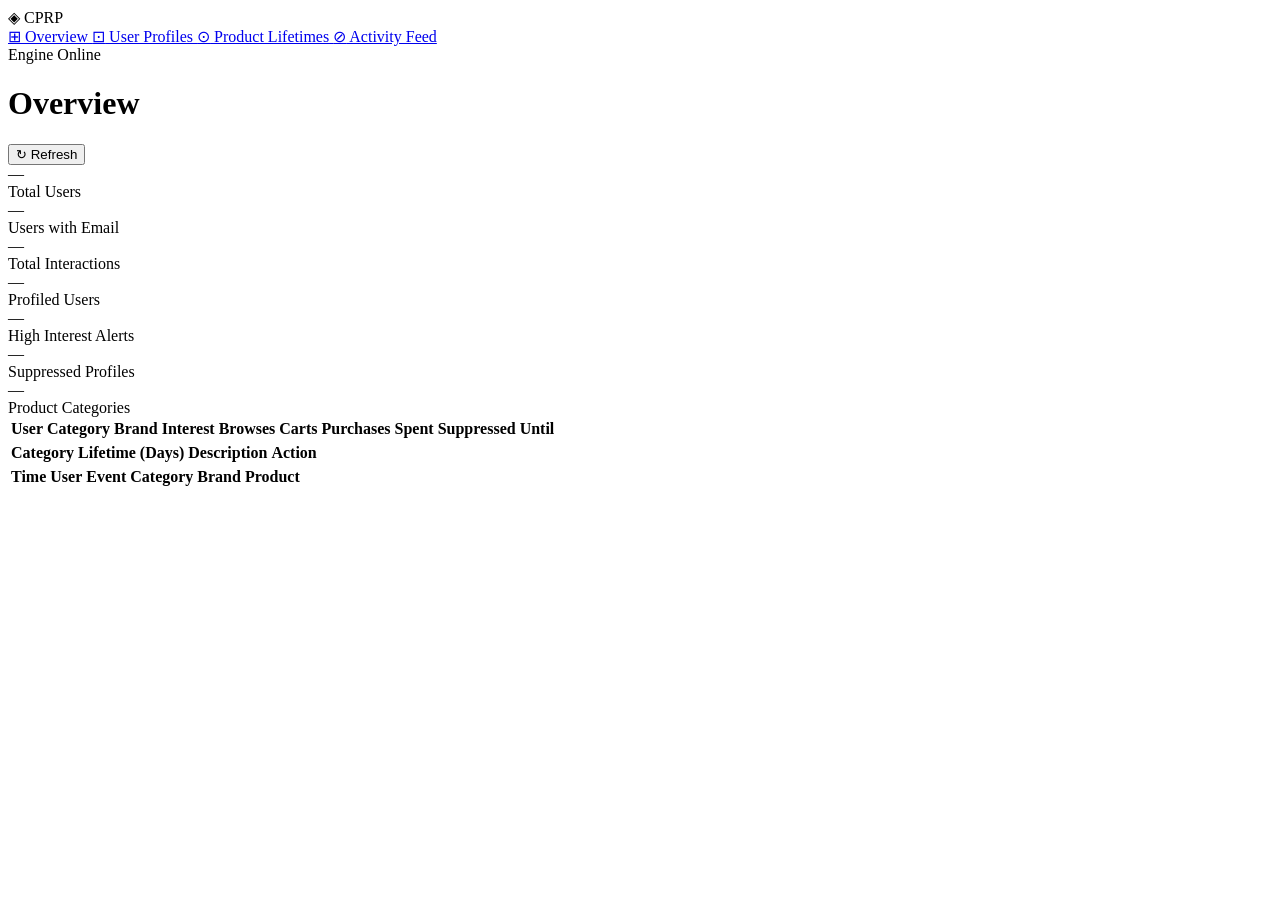
==== dashboard/index.html @ d8cd429e "feat: implement recommendation engine, frontend, backend API, workers, and ignore large binary files" ====
<!DOCTYPE html>
<html lang="en">
<head>
    <meta charset="UTF-8">
    <meta name="viewport" content="width=device-width, initial-scale=1.0">
    <title>CPRP Admin Dashboard</title>
    <link rel="stylesheet" href="/dashboard/static/style.css">
    <link href="https://fonts.googleapis.com/css2?family=Inter:wght@400;500;600;700&display=swap" rel="stylesheet">
</head>
<body>
    <!-- Sidebar -->
    <aside class="sidebar">
        <div class="sidebar-brand">
            <span class="brand-icon">◈</span>
            <span class="brand-text">CPRP</span>
        </div>
        <nav class="sidebar-nav">
            <a href="#" class="nav-item active" data-tab="overview">
                <span class="nav-icon">⊞</span> Overview
            </a>
            <a href="#" class="nav-item" data-tab="profiles">
                <span class="nav-icon">⊡</span> User Profiles
            </a>
            <a href="#" class="nav-item" data-tab="lifetimes">
                <span class="nav-icon">⊙</span> Product Lifetimes
            </a>
            <a href="#" class="nav-item" data-tab="activity">
                <span class="nav-icon">⊘</span> Activity Feed
            </a>
        </nav>
        <div class="sidebar-footer">
            <span class="status-dot"></span> Engine Online
        </div>
    </aside>

    <!-- Main Content -->
    <main class="main-content">
        <header class="top-bar">
            <h1 id="page-title">Overview</h1>
            <button class="refresh-btn" onclick="loadCurrentTab()">↻ Refresh</button>
        </header>

        <!-- Overview Tab -->
        <section id="tab-overview" class="tab-content active">
            <div class="stats-grid">
                <div class="stat-card">
                    <div class="stat-value" id="stat-users">—</div>
                    <div class="stat-label">Total Users</div>
                </div>
                <div class="stat-card">
                    <div class="stat-value" id="stat-email">—</div>
                    <div class="stat-label">Users with Email</div>
                </div>
                <div class="stat-card">
                    <div class="stat-value" id="stat-interactions">—</div>
                    <div class="stat-label">Total Interactions</div>
                </div>
                <div class="stat-card">
                    <div class="stat-value" id="stat-profiled">—</div>
                    <div class="stat-label">Profiled Users</div>
                </div>
                <div class="stat-card accent">
                    <div class="stat-value" id="stat-high-interest">—</div>
                    <div class="stat-label">High Interest Alerts</div>
                </div>
                <div class="stat-card warn">
                    <div class="stat-value" id="stat-suppressed">—</div>
                    <div class="stat-label">Suppressed Profiles</div>
                </div>
                <div class="stat-card">
                    <div class="stat-value" id="stat-categories">—</div>
                    <div class="stat-label">Product Categories</div>
                </div>
            </div>
        </section>

        <!-- Profiles Tab -->
        <section id="tab-profiles" class="tab-content">
            <div class="table-container">
                <table>
                    <thead>
                        <tr>
                            <th>User</th>
                            <th>Category</th>
                            <th>Brand</th>
                            <th>Interest</th>
                            <th>Browses</th>
                            <th>Carts</th>
                            <th>Purchases</th>
                            <th>Spent</th>
                            <th>Suppressed Until</th>
                        </tr>
                    </thead>
                    <tbody id="profiles-body"></tbody>
                </table>
            </div>
        </section>

        <!-- Lifetimes Tab -->
        <section id="tab-lifetimes" class="tab-content">
            <div class="table-container">
                <table>
                    <thead>
                        <tr>
                            <th>Category</th>
                            <th>Lifetime (Days)</th>
                            <th>Description</th>
                            <th>Action</th>
                        </tr>
                    </thead>
                    <tbody id="lifetimes-body"></tbody>
                </table>
            </div>
        </section>

        <!-- Activity Tab -->
        <section id="tab-activity" class="tab-content">
            <div class="table-container">
                <table>
                    <thead>
                        <tr>
                            <th>Time</th>
                            <th>User</th>
                            <th>Event</th>
                            <th>Category</th>
                            <th>Brand</th>
                            <th>Product</th>
                        </tr>
                    </thead>
                    <tbody id="activity-body"></tbody>
                </table>
            </div>
        </section>
    </main>

    <script src="/dashboard/static/app.js"></script>
</body>
</html>
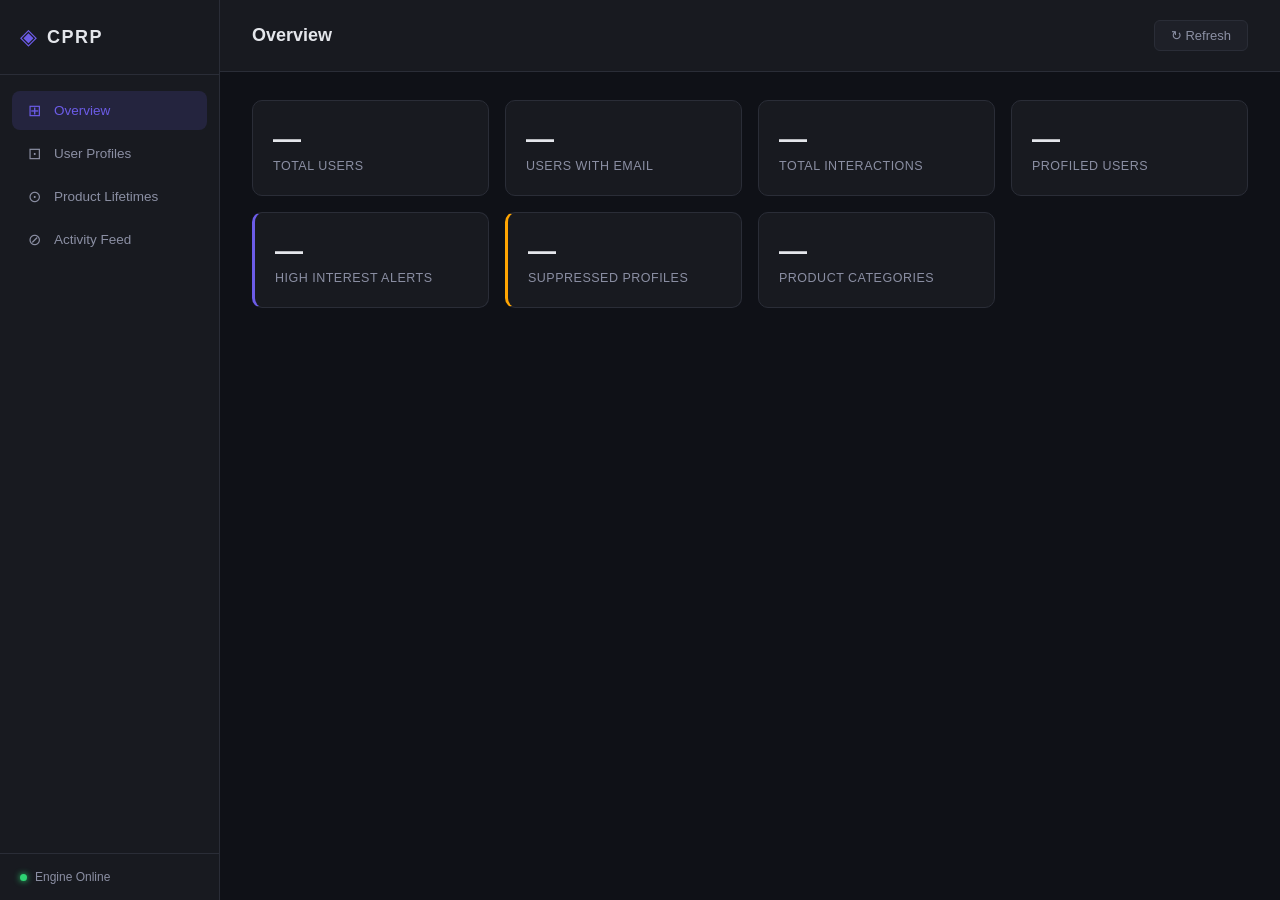
==== commit 33cf3e6a: "chore: Update configuration and API base URLs for deployment" ====
--- a/dashboard/index.html
+++ b/dashboard/index.html
@@ -4,7 +4,7 @@
     <meta charset="UTF-8">
     <meta name="viewport" content="width=device-width, initial-scale=1.0">
     <title>CPRP Admin Dashboard</title>
-    <link rel="stylesheet" href="/dashboard/static/style.css">
+    <link rel="stylesheet" href="style.css">
     <link href="https://fonts.googleapis.com/css2?family=Inter:wght@400;500;600;700&display=swap" rel="stylesheet">
 </head>
 <body>
@@ -133,6 +133,6 @@
         </section>
     </main>
 
-    <script src="/dashboard/static/app.js"></script>
+    <script src="app.js"></script>
 </body>
 </html>
--- a/dashboard/style.css
+++ b/dashboard/style.css
@@ -0,0 +1,379 @@
+/* ═══════════════════════════════════════════════════════════
+   CPRP Admin Dashboard — Clean & Minimal
+   ═══════════════════════════════════════════════════════════ */
+
+:root {
+    --bg: #0f1117;
+    --surface: #181a20;
+    --surface-2: #1e2028;
+    --border: #2a2d37;
+    --text: #e4e6eb;
+    --text-dim: #8b8fa3;
+    --accent: #6c5ce7;
+    --accent-glow: rgba(108, 92, 231, 0.15);
+    --green: #2ed573;
+    --green-dim: rgba(46, 213, 115, 0.12);
+    --orange: #ffa502;
+    --orange-dim: rgba(255, 165, 2, 0.12);
+    --red: #ff4757;
+    --radius: 10px;
+    --font: 'Inter', -apple-system, BlinkMacSystemFont, sans-serif;
+}
+
+* { margin: 0; padding: 0; box-sizing: border-box; }
+
+body {
+    font-family: var(--font);
+    background: var(--bg);
+    color: var(--text);
+    display: flex;
+    min-height: 100vh;
+    -webkit-font-smoothing: antialiased;
+}
+
+/* ── Sidebar ──────────────────────────────────────────────── */
+
+.sidebar {
+    width: 220px;
+    background: var(--surface);
+    border-right: 1px solid var(--border);
+    display: flex;
+    flex-direction: column;
+    position: fixed;
+    top: 0;
+    left: 0;
+    bottom: 0;
+    z-index: 10;
+}
+
+.sidebar-brand {
+    padding: 24px 20px;
+    display: flex;
+    align-items: center;
+    gap: 10px;
+    border-bottom: 1px solid var(--border);
+}
+
+.brand-icon {
+    font-size: 22px;
+    color: var(--accent);
+}
+
+.brand-text {
+    font-size: 18px;
+    font-weight: 700;
+    letter-spacing: 1.5px;
+}
+
+.sidebar-nav {
+    flex: 1;
+    padding: 16px 12px;
+    display: flex;
+    flex-direction: column;
+    gap: 4px;
+}
+
+.nav-item {
+    display: flex;
+    align-items: center;
+    gap: 10px;
+    padding: 10px 12px;
+    border-radius: 8px;
+    color: var(--text-dim);
+    text-decoration: none;
+    font-size: 13.5px;
+    font-weight: 500;
+    transition: all 0.15s ease;
+}
+
+.nav-item:hover {
+    color: var(--text);
+    background: var(--surface-2);
+}
+
+.nav-item.active {
+    color: var(--accent);
+    background: var(--accent-glow);
+}
+
+.nav-icon {
+    font-size: 16px;
+    width: 20px;
+    text-align: center;
+}
+
+.sidebar-footer {
+    padding: 16px 20px;
+    border-top: 1px solid var(--border);
+    font-size: 12px;
+    color: var(--text-dim);
+    display: flex;
+    align-items: center;
+    gap: 8px;
+}
+
+.status-dot {
+    width: 7px;
+    height: 7px;
+    border-radius: 50%;
+    background: var(--green);
+    box-shadow: 0 0 6px var(--green);
+}
+
+/* ── Main Content ─────────────────────────────────────────── */
+
+.main-content {
+    flex: 1;
+    margin-left: 220px;
+    padding: 0;
+}
+
+.top-bar {
+    display: flex;
+    align-items: center;
+    justify-content: space-between;
+    padding: 20px 32px;
+    border-bottom: 1px solid var(--border);
+    background: var(--surface);
+    position: sticky;
+    top: 0;
+    z-index: 5;
+}
+
+.top-bar h1 {
+    font-size: 18px;
+    font-weight: 600;
+}
+
+.refresh-btn {
+    background: var(--surface-2);
+    border: 1px solid var(--border);
+    color: var(--text-dim);
+    padding: 7px 16px;
+    border-radius: 6px;
+    font-size: 13px;
+    font-family: var(--font);
+    cursor: pointer;
+    transition: all 0.15s ease;
+}
+
+.refresh-btn:hover {
+    color: var(--text);
+    border-color: var(--accent);
+}
+
+/* ── Tabs ─────────────────────────────────────────────────── */
+
+.tab-content {
+    display: none;
+    padding: 28px 32px;
+    animation: fadeIn 0.2s ease;
+}
+
+.tab-content.active {
+    display: block;
+}
+
+@keyframes fadeIn {
+    from { opacity: 0; transform: translateY(6px); }
+    to   { opacity: 1; transform: translateY(0); }
+}
+
+/* ── Stats Grid ───────────────────────────────────────────── */
+
+.stats-grid {
+    display: grid;
+    grid-template-columns: repeat(auto-fill, minmax(190px, 1fr));
+    gap: 16px;
+}
+
+.stat-card {
+    background: var(--surface);
+    border: 1px solid var(--border);
+    border-radius: var(--radius);
+    padding: 22px 20px;
+    transition: border-color 0.2s ease;
+}
+
+.stat-card:hover {
+    border-color: #3a3d4a;
+}
+
+.stat-card.accent {
+    border-left: 3px solid var(--accent);
+}
+
+.stat-card.warn {
+    border-left: 3px solid var(--orange);
+}
+
+.stat-value {
+    font-size: 28px;
+    font-weight: 700;
+    margin-bottom: 4px;
+    font-variant-numeric: tabular-nums;
+}
+
+.stat-label {
+    font-size: 12.5px;
+    color: var(--text-dim);
+    font-weight: 500;
+    text-transform: uppercase;
+    letter-spacing: 0.5px;
+}
+
+/* ── Tables ───────────────────────────────────────────────── */
+
+.table-container {
+    background: var(--surface);
+    border: 1px solid var(--border);
+    border-radius: var(--radius);
+    overflow-x: auto;
+}
+
+table {
+    width: 100%;
+    border-collapse: collapse;
+    font-size: 13px;
+}
+
+thead {
+    background: var(--surface-2);
+}
+
+th {
+    padding: 12px 16px;
+    text-align: left;
+    font-weight: 600;
+    font-size: 11.5px;
+    text-transform: uppercase;
+    letter-spacing: 0.5px;
+    color: var(--text-dim);
+    border-bottom: 1px solid var(--border);
+    white-space: nowrap;
+}
+
+td {
+    padding: 11px 16px;
+    border-bottom: 1px solid var(--border);
+    white-space: nowrap;
+}
+
+tr:last-child td {
+    border-bottom: none;
+}
+
+tr:hover td {
+    background: rgba(108, 92, 231, 0.04);
+}
+
+/* ── Badges ───────────────────────────────────────────────── */
+
+.badge {
+    display: inline-block;
+    padding: 3px 9px;
+    border-radius: 4px;
+    font-size: 11.5px;
+    font-weight: 600;
+}
+
+.badge-view     { background: rgba(108,92,231,0.12); color: #a29bfe; }
+.badge-cart     { background: var(--orange-dim);      color: var(--orange); }
+.badge-purchase { background: var(--green-dim);       color: var(--green); }
+.badge-dismiss  { background: rgba(255,71,87,0.12);   color: var(--red); }
+.badge-search   { background: rgba(116,185,255,0.12); color: #74b9ff; }
+.badge-click    { background: rgba(108,92,231,0.12);  color: #a29bfe; }
+
+.score-high { color: var(--green); }
+.score-mid  { color: var(--orange); }
+.score-low  { color: var(--text-dim); }
+
+.user-id {
+    font-family: monospace;
+    font-size: 11.5px;
+    color: var(--text-dim);
+    max-width: 120px;
+    overflow: hidden;
+    text-overflow: ellipsis;
+    display: inline-block;
+}
+
+/* ── Lifetime Edit ────────────────────────────────────────── */
+
+.lifetime-input {
+    width: 60px;
+    background: var(--bg);
+    border: 1px solid var(--border);
+    color: var(--text);
+    padding: 4px 8px;
+    border-radius: 4px;
+    font-size: 13px;
+    font-family: var(--font);
+    text-align: center;
+}
+
+.lifetime-input:focus {
+    outline: none;
+    border-color: var(--accent);
+}
+
+.save-btn {
+    background: var(--accent);
+    color: #fff;
+    border: none;
+    padding: 5px 12px;
+    border-radius: 4px;
+    font-size: 12px;
+    font-family: var(--font);
+    font-weight: 600;
+    cursor: pointer;
+    margin-left: 6px;
+    transition: opacity 0.15s;
+}
+
+.save-btn:hover {
+    opacity: 0.85;
+}
+
+.save-btn:disabled {
+    opacity: 0.4;
+    cursor: default;
+}
+
+/* ── Toast ────────────────────────────────────────────────── */
+
+.toast {
+    position: fixed;
+    bottom: 24px;
+    right: 24px;
+    background: var(--surface);
+    border: 1px solid var(--border);
+    color: var(--text);
+    padding: 12px 20px;
+    border-radius: 8px;
+    font-size: 13px;
+    font-weight: 500;
+    box-shadow: 0 8px 30px rgba(0,0,0,0.4);
+    transform: translateY(80px);
+    opacity: 0;
+    transition: all 0.25s ease;
+    z-index: 100;
+}
+
+.toast.show {
+    transform: translateY(0);
+    opacity: 1;
+}
+
+/* ── Responsive ───────────────────────────────────────────── */
+
+@media (max-width: 768px) {
+    .sidebar { width: 60px; }
+    .brand-text, .nav-item span:last-child, .sidebar-footer span:last-child { display: none; }
+    .main-content { margin-left: 60px; }
+    .sidebar-brand { justify-content: center; }
+    .nav-item { justify-content: center; padding: 12px; }
+    .stats-grid { grid-template-columns: repeat(2, 1fr); }
+    .tab-content { padding: 20px 16px; }
+    .top-bar { padding: 16px; }
+}
